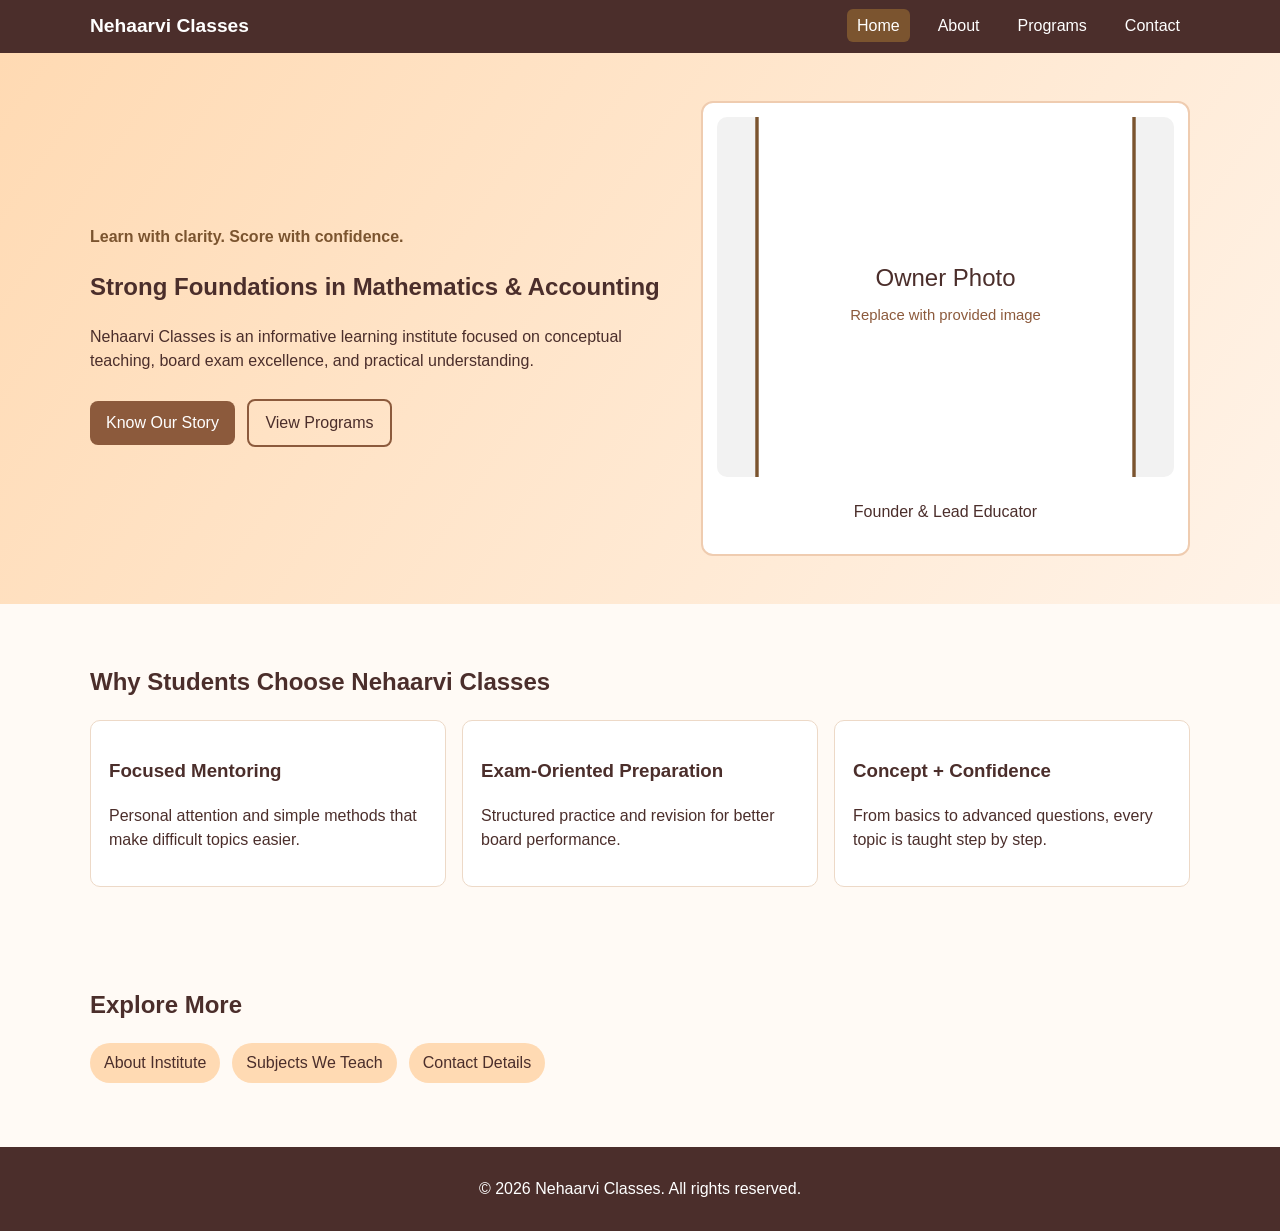
==== index.html @ 9c9db3b5 "Build multi-page Nehaarvi Classes informational website" ====
<!DOCTYPE html>
<html lang="en">
<head>
  <meta charset="UTF-8" />
  <meta name="viewport" content="width=device-width, initial-scale=1.0" />
  <title>Nehaarvi Classes | Home</title>
  <link rel="stylesheet" href="styles.css" />
</head>
<body>
  <header class="site-header">
    <nav class="navbar container">
      <a class="brand" href="index.html">Nehaarvi Classes</a>
      <button id="menuBtn" class="menu-btn" aria-label="Toggle menu">☰</button>
      <ul id="navLinks" class="nav-links">
        <li><a href="index.html" class="active">Home</a></li>
        <li><a href="about.html">About</a></li>
        <li><a href="programs.html">Programs</a></li>
        <li><a href="contact.html">Contact</a></li>
      </ul>
    </nav>
  </header>

  <main>
    <section class="hero">
      <div class="container hero-grid">
        <div>
          <p class="tagline">Learn with clarity. Score with confidence.</p>
          <h1>Strong Foundations in Mathematics & Accounting</h1>
          <p>
            Nehaarvi Classes is an informative learning institute focused on conceptual teaching,
            board exam excellence, and practical understanding.
          </p>
          <div class="hero-actions">
            <a class="btn" href="about.html">Know Our Story</a>
            <a class="btn btn-outline" href="programs.html">View Programs</a>
          </div>
        </div>
        <div class="hero-image-card">
          <img src="assets/owner.svg" alt="Owner of Nehaarvi Classes" />
          <p>Founder & Lead Educator</p>
        </div>
      </div>
    </section>

    <section class="highlights container">
      <h2>Why Students Choose Nehaarvi Classes</h2>
      <div class="card-grid">
        <article class="card">
          <h3>Focused Mentoring</h3>
          <p>Personal attention and simple methods that make difficult topics easier.</p>
        </article>
        <article class="card">
          <h3>Exam-Oriented Preparation</h3>
          <p>Structured practice and revision for better board performance.</p>
        </article>
        <article class="card">
          <h3>Concept + Confidence</h3>
          <p>From basics to advanced questions, every topic is taught step by step.</p>
        </article>
      </div>
    </section>

    <section class="quick-links container">
      <h2>Explore More</h2>
      <div class="quick-link-wrap">
        <a class="chip" href="about.html">About Institute</a>
        <a class="chip" href="programs.html">Subjects We Teach</a>
        <a class="chip" href="contact.html">Contact Details</a>
      </div>
    </section>
  </main>

  <footer class="site-footer">
    <div class="container">
      <p>© 2026 Nehaarvi Classes. All rights reserved.</p>
    </div>
  </footer>

  <script src="script.js"></script>
</body>
</html>
---- styles.css ----
:root {
  --primary-dark: #4B2E2B;
  --primary-mid: #8C5A3C;
  --light-peach: #FFDAB3;
  --accent-brown: #7B542F;
  --white: #ffffff;
}

* {
  box-sizing: border-box;
}

body {
  margin: 0;
  font-family: Arial, sans-serif;
  color: var(--primary-dark);
  background: #fffaf5;
  line-height: 1.5;
}

.container {
  width: min(1100px, 92%);
  margin: auto;
}

.site-header {
  background: var(--primary-dark);
  position: sticky;
  top: 0;
  z-index: 100;
}

.navbar {
  display: flex;
  align-items: center;
  justify-content: space-between;
  padding: 12px 0;
}

.brand {
  color: var(--white);
  text-decoration: none;
  font-size: 1.2rem;
  font-weight: bold;
}

.nav-links {
  list-style: none;
  display: flex;
  gap: 18px;
  margin: 0;
  padding: 0;
}

.nav-links a {
  color: var(--white);
  text-decoration: none;
  padding: 8px 10px;
  border-radius: 6px;
}

.nav-links a:hover,
.nav-links a.active {
  background: var(--accent-brown);
}

.menu-btn {
  display: none;
  border: none;
  background: transparent;
  color: white;
  font-size: 1.5rem;
  cursor: pointer;
}

.hero {
  background: linear-gradient(125deg, var(--light-peach), #fff3e8);
  padding: 48px 0;
}

.hero-grid {
  display: grid;
  grid-template-columns: 1.2fr 1fr;
  gap: 24px;
  align-items: center;
}

.tagline {
  color: var(--accent-brown);
  font-weight: bold;
}

.hero-image-card {
  background: var(--white);
  border: 2px solid #efccb0;
  border-radius: 12px;
  padding: 14px;
  text-align: center;
}

.hero-image-card img {
  width: 100%;
  max-height: 360px;
  object-fit: cover;
  border-radius: 10px;
}

.btn {
  display: inline-block;
  background: var(--primary-mid);
  color: var(--white);
  text-decoration: none;
  border: none;
  border-radius: 8px;
  padding: 10px 16px;
  cursor: pointer;
  margin-right: 8px;
  margin-top: 10px;
}

.btn:hover {
  background: var(--accent-brown);
}

.btn-outline {
  background: transparent;
  color: var(--primary-dark);
  border: 2px solid var(--primary-mid);
}

.highlights,
.quick-links,
.page {
  padding: 40px 0;
}

.card-grid {
  display: grid;
  grid-template-columns: repeat(3, 1fr);
  gap: 16px;
}

.card {
  background: var(--white);
  border: 1px solid #edd9c7;
  border-radius: 10px;
  padding: 18px;
}

.quick-link-wrap {
  display: flex;
  gap: 12px;
  flex-wrap: wrap;
}

.chip {
  text-decoration: none;
  background: var(--light-peach);
  color: var(--primary-dark);
  border-radius: 20px;
  padding: 8px 14px;
}

.about-grid {
  display: grid;
  grid-template-columns: 2fr 1fr;
  gap: 18px;
}

.stat-box,
.contact-box,
.center-block {
  background: #fff;
  border: 1px solid #edd9c7;
  border-radius: 10px;
  padding: 18px;
}

.hidden-text {
  display: none;
}

.hidden-text.show {
  display: block;
  margin-top: 12px;
}

.site-footer {
  background: var(--primary-dark);
  color: var(--white);
  text-align: center;
  padding: 14px 0;
  margin-top: 24px;
}

@media (max-width: 840px) {
  .hero-grid,
  .card-grid,
  .about-grid {
    grid-template-columns: 1fr;
  }

  .menu-btn {
    display: block;
  }

  .nav-links {
    position: absolute;
    right: 4%;
    top: 58px;
    flex-direction: column;
    background: var(--primary-dark);
    width: 180px;
    padding: 10px;
    border-radius: 8px;
    display: none;
  }

  .nav-links.open {
    display: flex;
  }
}
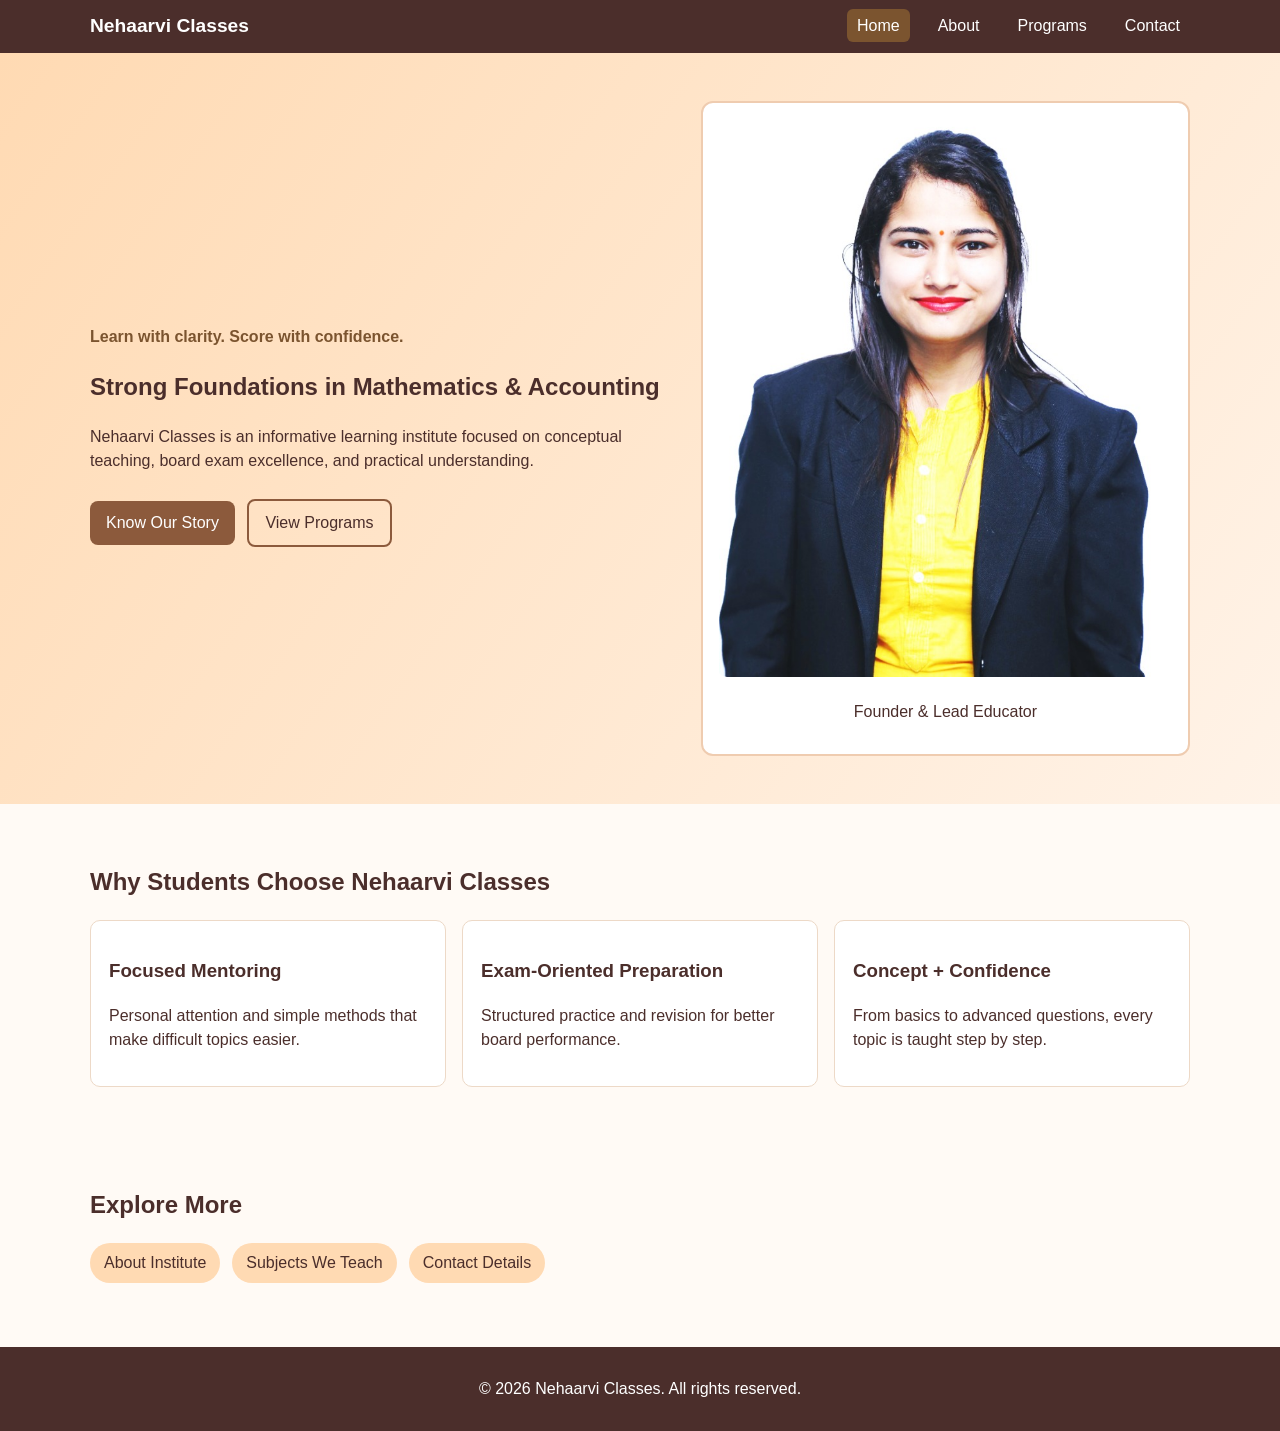
==== commit 144e8572: "Show full owner portrait without cropping in hero card" ====
--- a/index.html
+++ b/index.html
@@ -36,7 +36,7 @@
           </div>
         </div>
         <div class="hero-image-card">
-          <img src="assets/owner.svg" alt="Owner of Nehaarvi Classes" />
+          <img src="[data-uri]" alt="Owner of Nehaarvi Classes" />
           <p>Founder & Lead Educator</p>
         </div>
       </div>
--- a/styles.css
+++ b/styles.css
@@ -100,8 +100,9 @@
 
 .hero-image-card img {
   width: 100%;
-  max-height: 360px;
-  object-fit: cover;
+  max-height: 560px;
+  object-fit: contain;
+  background: #ffffff;
   border-radius: 10px;
 }
 
